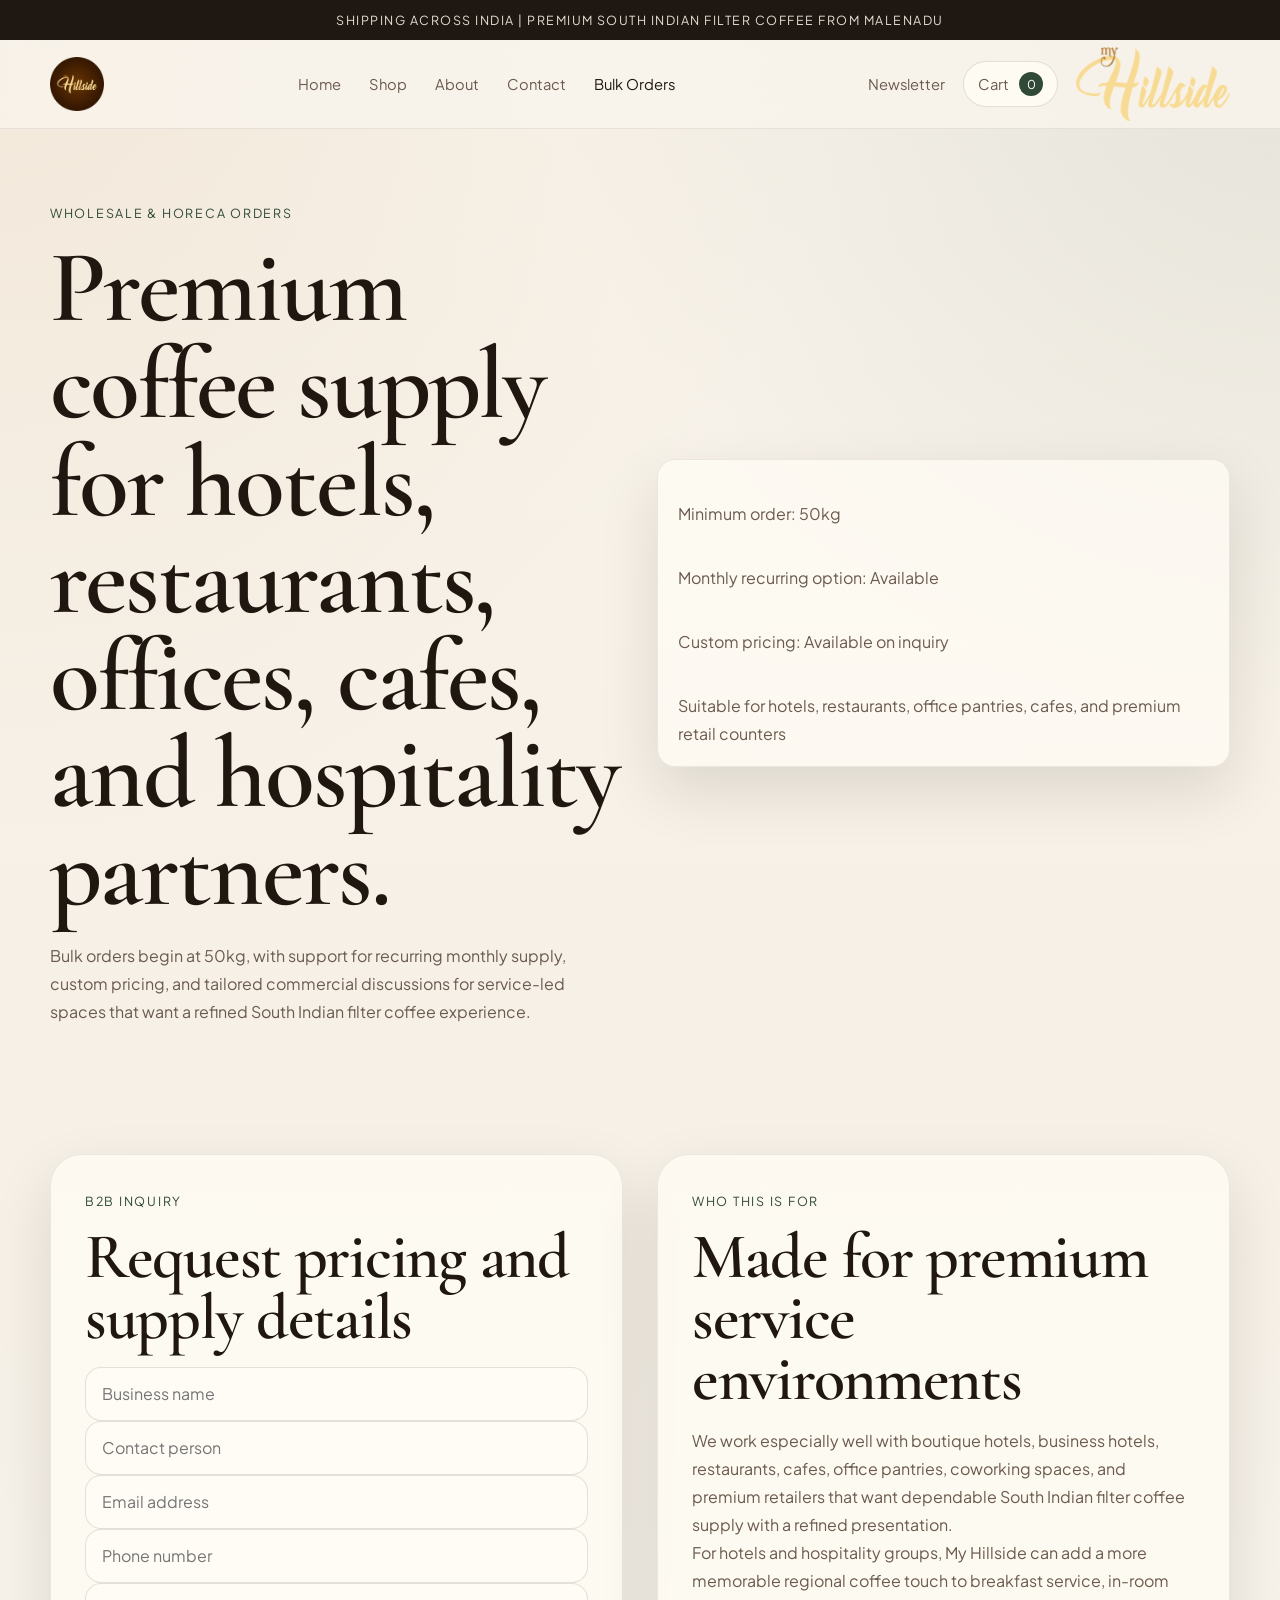
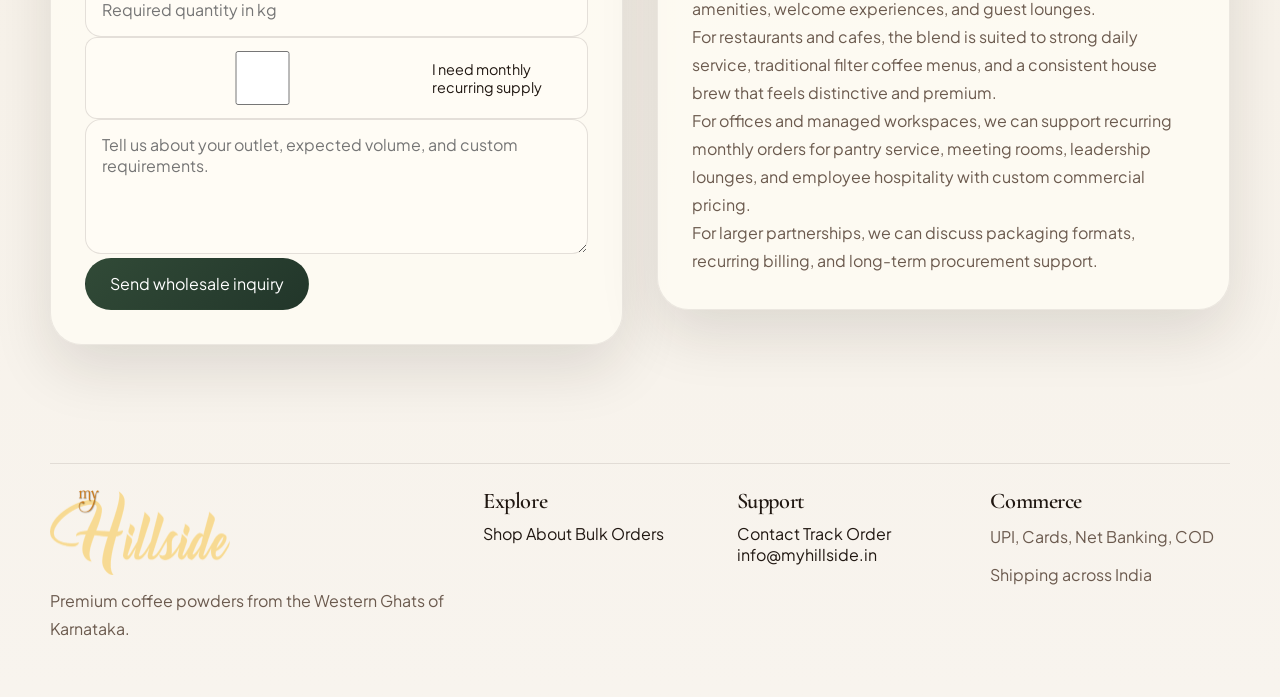
==== bulk-orders.html @ 34b26cf6 "Initial commit — My Hillside live site Includes all HTML pages, CSS, JS, and image assets. Checkout " ====
<!DOCTYPE html>
<html lang="en">
<head>
  <meta charset="UTF-8">
  <meta name="viewport" content="width=device-width, initial-scale=1.0">
  <title>Bulk Orders | My Hillside</title>
  <meta name="description" content="Wholesale and HoReCa coffee supply from My Hillside. Bulk orders start from 50kg with recurring options and custom pricing.">
  <meta property="og:title" content="Bulk Orders | My Hillside">
  <meta property="og:description" content="Wholesale & HoReCa supply for premium Malenadu coffee.">
  <meta property="og:type" content="website">
  <meta property="og:url" content="https://myhillside.in/bulk-orders.html">
  <link rel="canonical" href="https://myhillside.in/bulk-orders.html">
  <link rel="icon" href="assets/images/favicon-mark.png" type="image/png">
  <link rel="preconnect" href="https://fonts.googleapis.com">
  <link rel="preconnect" href="https://fonts.gstatic.com" crossorigin>
  <link rel="stylesheet" href="assets/css/styles.css">
  <script src="assets/js/site-config.js" defer></script>
  <script src="assets/js/products.js" defer></script>
  <script src="assets/js/app.js" defer></script>
</head>
<body data-page="bulk">
  <div class="announcement-bar">Shipping across India | Premium South Indian filter coffee from Malenadu</div>
  <header class="site-header">
    <div class="container header-inner">
      <a class="brand-mark" href="index.html" aria-label="My Hillside home">
        <img src="assets/images/favicon-mark.png" alt="My Hillside emblem" width="54" height="54">
      </a>
      <button class="mobile-nav-toggle" type="button" aria-expanded="false" aria-label="Toggle menu">
        <span></span>
        <span></span>
      </button>
      <nav class="site-nav" data-nav>
        <a href="index.html">Home</a>
        <a href="shop.html">Shop</a>
        <a href="about.html">About</a>
        <a href="contact.html">Contact</a>
        <a class="is-active" href="bulk-orders.html">Bulk Orders</a>
      </nav>
      <div class="header-actions">
        <a class="header-link" href="contact.html#newsletter">Newsletter</a>
        <button class="cart-button" type="button" data-open-cart>
          Cart
          <span class="cart-count" data-cart-count>0</span>
        </button>
        <img class="header-wordmark" src="assets/images/brand-typography.png" alt="My Hillside">
      </div>
    </div>
  </header>

  <main>
    <section class="page-hero">
      <div class="container page-hero-grid">
        <div class="reveal">
          <span class="eyebrow">Wholesale &amp; HoReCa Orders</span>
          <h1>Premium coffee supply for hotels, restaurants, offices, cafes, and hospitality partners.</h1>
          <p>Bulk orders begin at 50kg, with support for recurring monthly supply, custom pricing, and tailored commercial discussions for service-led spaces that want a refined South Indian filter coffee experience.</p>
        </div>
        <div class="list-card reveal">
          <p>Minimum order: 50kg</p>
          <p>Monthly recurring option: Available</p>
          <p>Custom pricing: Available on inquiry</p>
          <p>Suitable for hotels, restaurants, office pantries, cafes, and premium retail counters</p>
        </div>
      </div>
    </section>

    <section class="section-space">
      <div class="container form-layout">
        <div class="form-card reveal">
          <span class="eyebrow">B2B inquiry</span>
          <h2>Request pricing and supply details</h2>
          <form data-form-type="bulk">
            <input name="businessName" type="text" placeholder="Business name" required>
            <input name="contactName" type="text" placeholder="Contact person" required>
            <input name="email" type="email" placeholder="Email address" required>
            <input name="phone" type="tel" placeholder="Phone number" required>
            <input name="quantity" type="number" min="50" placeholder="Required quantity in kg" required>
            <label class="checkbox-label"><input name="recurring" type="checkbox"> I need monthly recurring supply</label>
            <textarea name="message" rows="5" placeholder="Tell us about your outlet, expected volume, and custom requirements." required></textarea>
            <button class="button button-primary" type="submit">Send wholesale inquiry</button>
          </form>
        </div>
        <div class="form-card reveal">
          <span class="eyebrow">Who this is for</span>
          <h2>Made for premium service environments</h2>
          <p>We work especially well with boutique hotels, business hotels, restaurants, cafes, office pantries, coworking spaces, and premium retailers that want dependable South Indian filter coffee supply with a refined presentation.</p>
          <p>For hotels and hospitality groups, My Hillside can add a more memorable regional coffee touch to breakfast service, in-room amenities, welcome experiences, and guest lounges.</p>
          <p>For restaurants and cafes, the blend is suited to strong daily service, traditional filter coffee menus, and a consistent house brew that feels distinctive and premium.</p>
          <p>For offices and managed workspaces, we can support recurring monthly orders for pantry service, meeting rooms, leadership lounges, and employee hospitality with custom commercial pricing.</p>
          <p>For larger partnerships, we can discuss packaging formats, recurring billing, and long-term procurement support.</p>
        </div>
      </div>
    </section>
  </main>

  <footer class="site-footer">
    <div class="container footer-grid">
      <div>
        <img class="footer-wordmark" src="assets/images/brand-typography.png" alt="My Hillside">
        <p>Premium coffee powders from the Western Ghats of Karnataka.</p>
      </div>
      <div>
        <h3>Explore</h3>
        <a href="shop.html">Shop</a>
        <a href="about.html">About</a>
        <a href="bulk-orders.html">Bulk Orders</a>
      </div>
      <div>
        <h3>Support</h3>
        <a href="contact.html">Contact</a>
        <a href="contact.html#tracking">Track Order</a>
        <a href="mailto:info@myhillside.in">info@myhillside.in</a>
      </div>
      <div>
        <h3>Commerce</h3>
        <p>UPI, Cards, Net Banking, COD</p>
        <p>Shipping across India</p>
      </div>
    </div>
  </footer>

  <div class="cart-drawer" data-cart-drawer aria-hidden="true">
    <div class="cart-backdrop" data-close-cart></div>
    <aside class="cart-panel">
      <button class="cart-close" type="button" data-close-cart aria-label="Close cart">+</button>
      <div class="cart-panel-header">
        <span class="eyebrow">Your selections</span>
        <h2>Shopping cart</h2>
      </div>
      <div class="cart-items" data-cart-items></div>
      <div class="cart-summary">
        <div><span>Subtotal</span><strong data-cart-subtotal>₹0</strong></div>
        <div><span>Shipping</span><strong data-cart-shipping>Calculated at checkout</strong></div>
        <div><span>Total</span><strong data-cart-total>₹0</strong></div>
      </div>
      <button class="button button-primary button-block" type="button" data-open-checkout>Proceed to Checkout</button>
    </aside>
  </div>

  <div class="checkout-modal" data-checkout-modal aria-hidden="true">
    <div class="checkout-backdrop" data-close-checkout></div>
    <section class="checkout-panel">
      <button class="cart-close" type="button" data-close-checkout aria-label="Close checkout">+</button>
      <span class="eyebrow">Secure checkout</span>
      <h2>Complete your order</h2>
      <form class="checkout-form" data-checkout-form>
        <input name="name" type="text" placeholder="Full name" required>
        <input name="phone" type="tel" placeholder="Phone number" required>
        <input name="email" type="email" placeholder="Email address" required>
        <textarea name="address" placeholder="Delivery address" rows="4" required></textarea>
        <div class="field-row">
          <input name="city" type="text" placeholder="City" required>
          <input name="pincode" type="text" placeholder="PIN code" required>
        </div>
        <div class="payment-options">
          <label><input type="radio" name="paymentMethod" value="upi" checked> UPI</label>
          <label><input type="radio" name="paymentMethod" value="card"> Debit/Credit Card</label>
          <label><input type="radio" name="paymentMethod" value="netbanking"> Net Banking</label>
          <label><input type="radio" name="paymentMethod" value="cod"> Cash on Delivery</label>
        </div>
        <button class="button button-primary button-block" type="submit">Pay Securely</button>
        <p class="form-note">Razorpay-style checkout is ready to activate once you add your live key in <code>assets/js/site-config.js</code>.</p>
      </form>
      <div class="checkout-success" data-checkout-success hidden>
        <h3>Order placed successfully.</h3>
        <p data-checkout-message></p>
        <a class="button button-secondary" href="contact.html#tracking">Track your order</a>
      </div>
    </section>
  </div>

  <a class="whatsapp-fab is-hidden" data-whatsapp-link href="#" target="_blank" rel="noopener">WhatsApp</a>
</body>
</html>
---- assets/css/styles.css ----
@import url("https://fonts.googleapis.com/css2?family=Cormorant+Garamond:wght@500;600;700&family=Plus+Jakarta+Sans:wght@400;500;600;700&display=swap");

:root {
  --bg: #f5efe6;
  --surface: #fbf8f2;
  --surface-strong: #f1e3d0;
  --card: rgba(255, 252, 245, 0.76);
  --ink: #201711;
  --muted: #6b5a4e;
  --line: rgba(32, 23, 17, 0.12);
  --coffee: #4d3121;
  --coffee-deep: #1f1711;
  --forest: #314a37;
  --gold: #c19153;
  --shadow: 0 24px 60px rgba(31, 23, 17, 0.12);
  --radius-xl: 32px;
  --radius-lg: 24px;
  --radius-md: 18px;
  --container: min(1180px, calc(100vw - 32px));
}

*,
*::before,
*::after {
  box-sizing: border-box;
}

html {
  scroll-behavior: smooth;
}

body {
  margin: 0;
  font-family: "Plus Jakarta Sans", sans-serif;
  color: var(--ink);
  background:
    radial-gradient(circle at top left, rgba(193, 145, 83, 0.12), transparent 32%),
    radial-gradient(circle at top right, rgba(49, 74, 55, 0.1), transparent 28%),
    linear-gradient(180deg, #f9f4ec 0%, #f6f0e6 45%, #f8f4ee 100%);
}

img {
  display: block;
  max-width: 100%;
}

a {
  color: inherit;
  text-decoration: none;
}

button,
input,
textarea {
  font: inherit;
}

.container {
  width: var(--container);
  margin: 0 auto;
}

.section-space {
  padding: 88px 0;
}

.announcement-bar {
  padding: 12px 16px;
  background: var(--coffee-deep);
  color: rgba(255, 248, 238, 0.88);
  text-align: center;
  font-size: 0.78rem;
  letter-spacing: 0.12em;
  text-transform: uppercase;
}

.site-header {
  position: sticky;
  top: 0;
  z-index: 30;
  backdrop-filter: blur(16px);
  background: rgba(249, 244, 236, 0.86);
  border-bottom: 1px solid rgba(32, 23, 17, 0.08);
}

.header-inner {
  display: grid;
  grid-template-columns: auto 1fr auto;
  align-items: center;
  gap: 20px;
  min-height: 88px;
}

.brand-mark img {
  width: 54px;
  height: 54px;
  object-fit: contain;
}

.brand-mark-home img {
  width: clamp(116px, 12vw, 168px);
  height: auto;
}

.header-wordmark {
  width: clamp(116px, 12vw, 168px);
  height: auto;
  object-fit: contain;
}

.site-nav {
  display: flex;
  justify-content: center;
  gap: 28px;
}

.site-nav a,
.header-link,
.cart-button {
  font-size: 0.92rem;
  color: var(--muted);
  transition: color 180ms ease;
}

.site-nav a:hover,
.site-nav a.is-active,
.header-link:hover,
.cart-button:hover {
  color: var(--ink);
}

.header-actions {
  display: flex;
  align-items: center;
  justify-content: flex-end;
  gap: 18px;
}

.cart-button {
  display: inline-flex;
  align-items: center;
  gap: 10px;
  padding: 10px 14px;
  border-radius: 999px;
  border: 1px solid var(--line);
  background: rgba(255, 252, 245, 0.75);
  cursor: pointer;
}

.cart-count {
  display: inline-grid;
  place-items: center;
  min-width: 24px;
  height: 24px;
  padding: 0 7px;
  border-radius: 999px;
  background: var(--forest);
  color: #fff;
  font-size: 0.76rem;
}

.mobile-nav-toggle {
  display: none;
  justify-self: end;
  width: 48px;
  height: 48px;
  padding: 0;
  border: 1px solid var(--line);
  border-radius: 999px;
  background: rgba(255, 252, 245, 0.76);
}

.mobile-nav-toggle span {
  display: block;
  width: 18px;
  height: 2px;
  margin: 6px auto;
  background: var(--ink);
}

.eyebrow {
  display: inline-block;
  margin-bottom: 18px;
  color: var(--forest);
  letter-spacing: 0.14em;
  font-size: 0.78rem;
  text-transform: uppercase;
}

h1,
h2,
h3 {
  margin: 0;
  font-family: "Cormorant Garamond", serif;
  font-weight: 600;
  line-height: 0.95;
  letter-spacing: -0.02em;
}

h1 {
  font-size: clamp(3rem, 8vw, 6.4rem);
}

h2 {
  font-size: clamp(2.25rem, 5vw, 4rem);
}

h3 {
  font-size: clamp(1.35rem, 3vw, 2rem);
}

p {
  margin: 0;
  color: var(--muted);
  line-height: 1.75;
}

.lead {
  margin-top: 22px;
  font-size: 1.12rem;
  color: var(--coffee);
}

.hero-body,
.page-hero p {
  margin-top: 22px;
  max-width: 580px;
}

.hero-section {
  padding: 72px 0 100px;
}

.hero-grid,
.page-hero-grid,
.split-feature,
.teaser-grid,
.lifestyle-grid,
.story-band-grid,
.form-layout,
.two-column-panel {
  display: grid;
  gap: 34px;
}

.hero-grid {
  grid-template-columns: 1.06fr 0.94fr;
  align-items: center;
}

.hero-actions,
.section-cta {
  display: flex;
  flex-wrap: wrap;
  gap: 14px;
  margin-top: 34px;
}

.button {
  display: inline-flex;
  align-items: center;
  justify-content: center;
  min-height: 52px;
  padding: 0 24px;
  border: 1px solid transparent;
  border-radius: 999px;
  cursor: pointer;
  transition: transform 180ms ease, box-shadow 180ms ease, background 180ms ease, color 180ms ease;
}

.button:hover {
  transform: translateY(-2px);
  box-shadow: 0 18px 30px rgba(31, 23, 17, 0.14);
}

.button-primary {
  background: linear-gradient(135deg, var(--forest), #22362a);
  color: #fff;
}

.button-secondary {
  background: rgba(255, 252, 245, 0.72);
  border-color: var(--line);
  color: var(--ink);
}

.button-block {
  width: 100%;
}

.hero-metrics {
  display: grid;
  grid-template-columns: repeat(3, minmax(0, 1fr));
  gap: 16px;
  margin-top: 40px;
}

.hero-metrics div,
.hero-card,
.list-card,
.contact-cards article {
  padding: 18px 20px;
  border: 1px solid rgba(32, 23, 17, 0.08);
  border-radius: var(--radius-md);
  background: rgba(255, 252, 245, 0.72);
  box-shadow: var(--shadow);
}

.hero-metrics span,
.hero-card p,
.contact-cards span {
  display: block;
  color: var(--muted);
  font-size: 0.84rem;
}

.hero-metrics strong,
.hero-card strong,
.contact-cards strong,
.contact-cards a {
  display: block;
  margin-top: 8px;
  color: var(--ink);
  font-weight: 600;
}

.hero-art {
  position: relative;
  min-height: 580px;
  border-radius: 42px;
  background:
    radial-gradient(circle at 30% 18%, rgba(193, 145, 83, 0.22), transparent 28%),
    radial-gradient(circle at 72% 66%, rgba(49, 74, 55, 0.18), transparent 26%),
    linear-gradient(145deg, #ead9c3 0%, #f7f0e6 46%, #e9dece 100%);
  overflow: hidden;
}

.hero-art::before {
  content: "";
  position: absolute;
  inset: 18px;
  border-radius: 34px;
  border: 1px solid rgba(255, 255, 255, 0.5);
}

.hero-pack {
  position: absolute;
  right: -20px;
  bottom: 0;
  width: min(620px, 100%);
  filter: drop-shadow(0 30px 40px rgba(31, 23, 17, 0.18));
}

.hero-card {
  position: absolute;
  max-width: 240px;
}

.hero-card-dark {
  top: 40px;
  left: 32px;
  background: rgba(31, 23, 17, 0.9);
  color: rgba(255, 248, 238, 0.78);
}

.hero-card-dark strong,
.hero-card-dark p {
  color: inherit;
}

.hero-card-light {
  right: 36px;
  bottom: 56px;
}

.story-band {
  padding: 34px 0;
}

.story-band-grid {
  grid-template-columns: 0.85fr 1.15fr;
  align-items: end;
  padding: 34px;
  border-radius: var(--radius-xl);
  background: linear-gradient(135deg, rgba(49, 74, 55, 0.1), rgba(193, 145, 83, 0.12));
  border: 1px solid rgba(32, 23, 17, 0.08);
}

.split-feature,
.two-column-panel,
.teaser-grid {
  grid-template-columns: repeat(2, minmax(0, 1fr));
  align-items: center;
}

.image-panel img,
.process-card img {
  width: 100%;
  height: 100%;
  object-fit: cover;
}

.image-panel {
  min-height: 540px;
  overflow: hidden;
  border-radius: var(--radius-xl);
  box-shadow: var(--shadow);
}

.copy-panel,
.newsletter-card,
.timeline-item,
.form-card {
  padding: 34px;
  border-radius: var(--radius-xl);
  background: rgba(255, 252, 245, 0.74);
  border: 1px solid rgba(32, 23, 17, 0.08);
  box-shadow: var(--shadow);
}

.value-grid {
  display: grid;
  grid-template-columns: repeat(2, minmax(0, 1fr));
  gap: 18px;
  margin-top: 28px;
}

.value-grid article {
  padding: 20px;
  border-radius: var(--radius-md);
  background: rgba(245, 239, 230, 0.8);
}

.value-grid strong {
  display: block;
  margin-bottom: 10px;
}

.section-heading {
  max-width: 700px;
}

.section-heading p {
  margin-top: 18px;
}

.process-grid {
  display: grid;
  grid-template-columns: repeat(2, minmax(0, 1fr));
  gap: 24px;
  margin-top: 36px;
}

.process-card {
  display: grid;
  grid-template-columns: 180px 1fr;
  gap: 20px;
  align-items: center;
  overflow: hidden;
  min-height: 220px;
  padding: 18px;
  border-radius: var(--radius-xl);
  border: 1px solid rgba(32, 23, 17, 0.08);
  background: rgba(255, 252, 245, 0.76);
  box-shadow: var(--shadow);
}

.process-card img {
  border-radius: var(--radius-lg);
  min-height: 184px;
}

.process-card span,
.timeline-item span {
  display: inline-block;
  margin-bottom: 10px;
  color: var(--gold);
  font-size: 0.9rem;
  font-weight: 700;
  letter-spacing: 0.08em;
}

.featured-shop {
  background: linear-gradient(180deg, rgba(49, 74, 55, 0.04), transparent);
}

.product-grid {
  display: grid;
  grid-template-columns: repeat(4, minmax(0, 1fr));
  gap: 22px;
  margin-top: 34px;
}

.product-card {
  display: flex;
  flex-direction: column;
  min-height: 100%;
  padding: 18px;
  border-radius: 30px;
  background: rgba(255, 252, 245, 0.78);
  border: 1px solid rgba(32, 23, 17, 0.08);
  box-shadow: var(--shadow);
  transition: transform 220ms ease, box-shadow 220ms ease;
}

.product-card:hover {
  transform: translateY(-6px);
  box-shadow: 0 26px 50px rgba(31, 23, 17, 0.16);
}

.product-image-wrap {
  display: grid;
  place-items: center;
  min-height: 260px;
  padding: 20px;
  border-radius: 24px;
  background:
    radial-gradient(circle at 50% 12%, rgba(255, 248, 238, 0.88), transparent 36%),
    linear-gradient(180deg, rgba(244, 236, 223, 0.96), rgba(229, 214, 194, 0.88));
}

.product-image-wrap img {
  max-height: 252px;
  object-fit: contain;
  object-position: center;
  filter: drop-shadow(0 24px 28px rgba(31, 23, 17, 0.18));
  transition: transform 220ms ease;
}

.product-card:hover .product-image-wrap img {
  transform: scale(1.04);
}

.product-meta {
  display: flex;
  align-items: center;
  justify-content: space-between;
  gap: 12px;
  margin-top: 20px;
}

.product-meta span {
  display: inline-flex;
  align-items: center;
  justify-content: center;
  height: 30px;
  padding: 0 12px;
  border-radius: 999px;
  background: rgba(49, 74, 55, 0.1);
  color: var(--forest);
  font-size: 0.75rem;
  letter-spacing: 0.08em;
  text-transform: uppercase;
}

.product-card h3 {
  margin-top: 16px;
  font-size: 2rem;
}

.product-card p {
  margin-top: 10px;
}

.product-footer {
  display: flex;
  align-items: center;
  justify-content: space-between;
  gap: 16px;
  margin-top: auto;
  padding-top: 24px;
}

.product-price {
  display: block;
  color: var(--ink);
  font-size: 1.2rem;
  font-weight: 700;
}

.product-note {
  display: block;
  color: var(--muted);
  font-size: 0.82rem;
}

.page-hero {
  padding: 72px 0 40px;
}

.page-hero-shop {
  padding-bottom: 20px;
}

.page-hero-grid {
  grid-template-columns: repeat(2, minmax(0, 1fr));
  align-items: center;
}

.page-hero-stats,
.contact-cards,
.timeline-grid {
  display: grid;
  gap: 18px;
}

.page-hero-stats div {
  padding: 20px;
  border-radius: var(--radius-md);
  background: rgba(255, 252, 245, 0.78);
  border: 1px solid rgba(32, 23, 17, 0.08);
  box-shadow: var(--shadow);
}

.page-hero-stats strong {
  display: block;
  color: var(--ink);
  font-size: 1.1rem;
}

.page-hero-stats span {
  display: block;
  margin-top: 6px;
  color: var(--muted);
}

.filter-bar {
  display: flex;
  flex-wrap: wrap;
  gap: 12px;
}

.filter-button {
  min-height: 44px;
  padding: 0 18px;
  border: 1px solid var(--line);
  border-radius: 999px;
  background: rgba(255, 252, 245, 0.74);
  color: var(--muted);
  cursor: pointer;
}

.filter-button.is-active {
  background: var(--coffee-deep);
  color: #fff;
}

.list-card {
  display: grid;
  gap: 14px;
}

.lifestyle-panel {
  padding-top: 24px;
}

.lifestyle-grid,
.newsletter-card,
.teaser-grid {
  padding: 34px;
  border-radius: var(--radius-xl);
  background: linear-gradient(135deg, rgba(31, 23, 17, 0.96), rgba(64, 43, 30, 0.96));
  color: rgba(255, 248, 238, 0.86);
}

.lifestyle-grid p,
.newsletter-card p,
.teaser-grid p {
  color: rgba(255, 248, 238, 0.7);
}

.lifestyle-points,
.footer-grid,
.newsletter-form {
  display: grid;
  gap: 14px;
}

.newsletter-card {
  grid-template-columns: 1.2fr 0.8fr;
  align-items: center;
}

.newsletter-form {
  grid-template-columns: 1fr auto;
}

.newsletter-form input,
.checkout-form input,
.checkout-form textarea,
.form-card input,
.form-card textarea {
  width: 100%;
  min-height: 54px;
  padding: 14px 16px;
  border: 1px solid rgba(32, 23, 17, 0.12);
  border-radius: 16px;
  background: rgba(255, 252, 245, 0.95);
  color: var(--ink);
}

.form-layout {
  grid-template-columns: repeat(2, minmax(0, 1fr));
  align-items: start;
}

.field-row {
  display: grid;
  grid-template-columns: repeat(2, minmax(0, 1fr));
  gap: 14px;
}

.payment-options {
  display: grid;
  grid-template-columns: repeat(2, minmax(0, 1fr));
  gap: 12px;
  margin-bottom: 12px;
}

.payment-options label,
.checkbox-label {
  display: flex;
  align-items: center;
  gap: 8px;
  padding: 10px 14px;
  border: 1.5px solid var(--line);
  border-radius: 12px;
  background: rgba(255, 252, 245, 0.95);
  color: var(--ink);
  cursor: pointer;
  font-size: 0.9rem;
  transition: border-color 160ms ease, background 160ms ease;
}

.payment-options label:has(input:checked) {
  border-color: var(--forest);
  background: rgba(49, 74, 55, 0.07);
  color: var(--forest);
}

.payment-options input[type="radio"] {
  accent-color: var(--forest);
  flex-shrink: 0;
  width: 16px;
  height: 16px;
}

.form-note {
  font-size: 0.85rem;
}

.tracking-result {
  margin-top: 20px;
  padding: 18px;
  border-radius: 16px;
  background: rgba(245, 239, 230, 0.85);
  color: var(--muted);
}

.timeline-grid {
  grid-template-columns: repeat(3, minmax(0, 1fr));
}

.timeline-item h2,
.form-card h2 {
  margin-bottom: 18px;
}

.site-footer {
  padding: 30px 0 44px;
}

.footer-grid {
  grid-template-columns: 1.4fr 0.8fr 0.8fr 0.8fr;
  padding-top: 26px;
  border-top: 1px solid rgba(32, 23, 17, 0.1);
}

.footer-grid h3 {
  margin-bottom: 12px;
  font-size: 1.4rem;
}

.footer-grid a,
.footer-grid p {
  margin-bottom: 10px;
}

.footer-wordmark {
  width: 180px;
  margin-bottom: 12px;
}

.cart-drawer,
.checkout-modal {
  position: fixed;
  inset: 0;
  z-index: 60;
  pointer-events: none;
  opacity: 0;
  transition: opacity 220ms ease;
}

.cart-drawer.is-open,
.checkout-modal.is-open {
  opacity: 1;
  pointer-events: auto;
}

.cart-backdrop,
.checkout-backdrop {
  position: absolute;
  inset: 0;
  background: rgba(31, 23, 17, 0.42);
}

.cart-panel,
.checkout-panel {
  position: absolute;
  right: 0;
  top: 0;
  height: 100%;
  width: min(540px, 100%);
  padding: 26px;
  background: #fffaf3;
  transform: translateX(100%);
  transition: transform 240ms ease;
  overflow-y: auto;
}

.checkout-panel {
  width: min(620px, 100%);
  padding-top: 64px;
}

.cart-drawer.is-open .cart-panel,
.checkout-modal.is-open .checkout-panel {
  transform: translateX(0);
}

.cart-close {
  position: absolute;
  top: 14px;
  right: 14px;
  width: 36px;
  height: 36px;
  border: 1px solid var(--line);
  border-radius: 999px;
  background: rgba(255, 252, 245, 0.9);
  color: var(--ink);
  font-size: 1.25rem;
  line-height: 1;
  transform: rotate(45deg);
  cursor: pointer;
  display: flex;
  align-items: center;
  justify-content: center;
}

.cart-panel-header {
  padding-top: 40px;
}

.cart-items {
  display: grid;
  gap: 14px;
  margin-top: 24px;
}

.cart-item {
  display: grid;
  grid-template-columns: 72px 1fr auto;
  gap: 14px;
  align-items: center;
  padding: 12px;
  border: 1px solid var(--line);
  border-radius: 18px;
  background: rgba(245, 239, 230, 0.54);
}

.cart-item img {
  width: 72px;
  height: 72px;
  object-fit: contain;
  border-radius: 14px;
  background: rgba(255, 252, 245, 0.72);
}

.cart-item strong,
.cart-summary strong {
  color: var(--ink);
}

.cart-item button {
  padding: 8px 10px;
  border: 0;
  border-radius: 999px;
  background: rgba(49, 74, 55, 0.1);
  color: var(--forest);
  cursor: pointer;
}

.cart-summary {
  display: grid;
  gap: 10px;
  padding: 20px 0;
}

.cart-summary div {
  display: flex;
  align-items: center;
  justify-content: space-between;
}

.checkout-form {
  display: grid;
  gap: 14px;
  margin-top: 24px;
}

.checkout-success {
  margin-top: 26px;
  padding: 22px;
  border-radius: 18px;
  background: rgba(49, 74, 55, 0.1);
}

.whatsapp-fab {
  position: fixed;
  right: 18px;
  bottom: 18px;
  z-index: 35;
  display: inline-flex;
  align-items: center;
  justify-content: center;
  min-height: 52px;
  padding: 0 20px;
  border-radius: 999px;
  background: #1f9d55;
  color: #fff;
  box-shadow: 0 18px 34px rgba(31, 157, 85, 0.3);
}

.is-hidden {
  display: none !important;
}

.sr-only {
  position: absolute;
  width: 1px;
  height: 1px;
  padding: 0;
  margin: -1px;
  overflow: hidden;
  clip: rect(0, 0, 0, 0);
  white-space: nowrap;
  border: 0;
}

.reveal {
  opacity: 0;
  transform: translateY(22px);
  transition: opacity 600ms ease, transform 600ms ease;
}

.reveal.is-visible {
  opacity: 1;
  transform: translateY(0);
}

@media (max-width: 1100px) {
  .hero-grid,
  .split-feature,
  .process-grid,
  .story-band-grid,
  .page-hero-grid,
  .form-layout,
  .timeline-grid,
  .product-grid,
  .footer-grid,
  .two-column-panel {
    grid-template-columns: repeat(2, minmax(0, 1fr));
  }

  .product-grid {
    grid-template-columns: repeat(2, minmax(0, 1fr));
  }
}

@media (max-width: 860px) {
  .header-inner {
    grid-template-columns: auto auto 1fr;
  }

  .mobile-nav-toggle {
    display: inline-block;
  }

  .site-nav {
    position: absolute;
    left: 16px;
    right: 16px;
    top: calc(100% + 8px);
    display: none;
    flex-direction: column;
    padding: 20px;
    border-radius: 24px;
    background: rgba(255, 252, 245, 0.98);
    border: 1px solid rgba(32, 23, 17, 0.08);
    box-shadow: var(--shadow);
  }

  .site-nav.is-open {
    display: flex;
  }

  .header-actions {
    gap: 10px;
  }

  .header-wordmark {
    width: 132px;
  }

  .header-link {
    display: none;
  }

  .hero-grid,
  .split-feature,
  .story-band-grid,
  .page-hero-grid,
  .teaser-grid,
  .lifestyle-grid,
  .newsletter-card,
  .form-layout,
  .timeline-grid,
  .footer-grid,
  .two-column-panel,
  .value-grid,
  .hero-metrics,
  .process-grid,
  .payment-options,
  .field-row {
    grid-template-columns: 1fr;
  }

  .hero-art {
    min-height: 480px;
  }

  .hero-card {
    max-width: 200px;
  }

  .process-card {
    grid-template-columns: 1fr;
  }

  .process-card img {
    min-height: 220px;
  }
}

@media (max-width: 640px) {
  .cart-panel,
  .checkout-panel {
    width: 100%;
    padding: 16px;
    padding-top: 58px;
  }

  .checkout-form input,
  .checkout-form textarea {
    font-size: 16px; /* prevent iOS auto-zoom on focus */
    min-height: 48px;
  }

  .payment-options {
    grid-template-columns: 1fr 1fr;
    gap: 8px;
  }

  .payment-options label {
    padding: 10px 10px;
    font-size: 0.82rem;
  }

  .section-space {
    padding: 68px 0;
  }

  .announcement-bar {
    font-size: 0.68rem;
  }

  .hero-section {
    padding-top: 42px;
  }

  .hero-art {
    min-height: 420px;
  }

  .hero-pack {
    width: calc(100% + 40px);
    right: -22px;
  }

  .hero-card-dark {
    top: 20px;
    left: 18px;
  }

  .hero-card-light {
    right: 20px;
    bottom: 28px;
  }

  .product-grid {
    grid-template-columns: 1fr;
  }

  .newsletter-form {
    grid-template-columns: 1fr;
  }

  .copy-panel,
  .newsletter-card,
  .timeline-item,
  .form-card,
  .lifestyle-grid,
  .teaser-grid,
  .story-band-grid {
    padding: 24px;
  }

  .image-panel {
    min-height: 380px;
  }
}
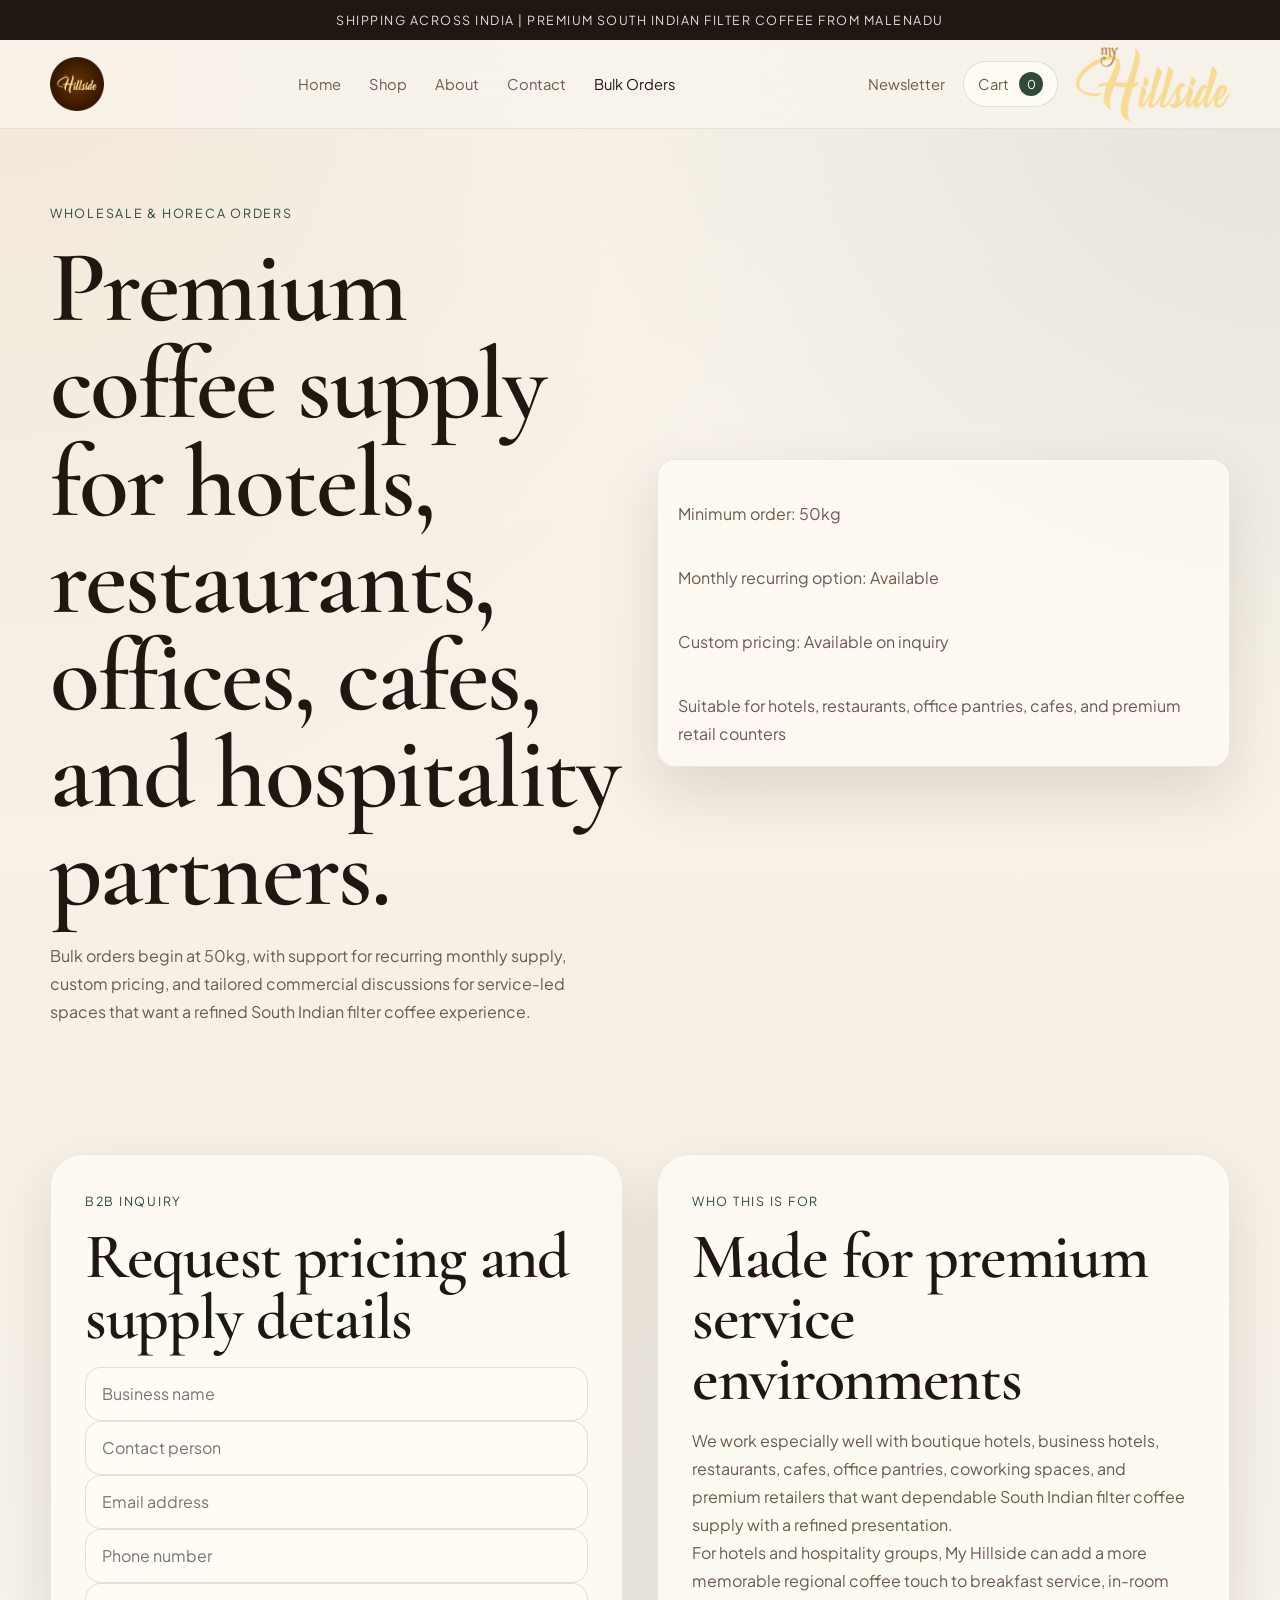
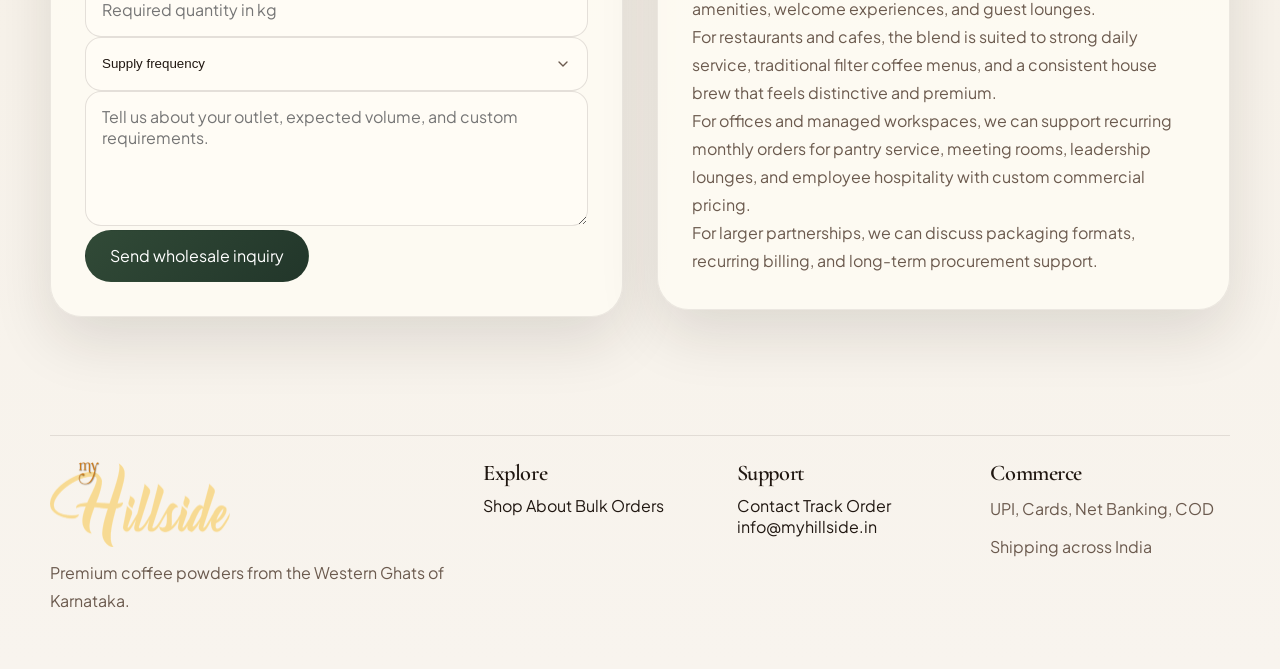
==== commit 1c805622: "fix: replace checkbox with styled select dropdown for supply frequency" ====
--- a/bulk-orders.html
+++ b/bulk-orders.html
@@ -75,7 +75,12 @@
             <input name="email" type="email" placeholder="Email address" required>
             <input name="phone" type="tel" placeholder="Phone number" required>
             <input name="quantity" type="number" min="50" placeholder="Required quantity in kg" required>
-            <label class="checkbox-label"><input name="recurring" type="checkbox"> I need monthly recurring supply</label>
+            <select name="recurring" required>
+              <option value="" disabled selected>Supply frequency</option>
+              <option value="one-time">One-time order</option>
+              <option value="monthly">Monthly recurring supply</option>
+              <option value="quarterly">Quarterly recurring supply</option>
+            </select>
             <textarea name="message" rows="5" placeholder="Tell us about your outlet, expected volume, and custom requirements." required></textarea>
             <button class="button button-primary" type="submit">Send wholesale inquiry</button>
           </form>
--- a/assets/css/styles.css
+++ b/assets/css/styles.css
@@ -686,10 +686,9 @@
 }
 
 .newsletter-form input,
-.checkout-form input,
-.checkout-form textarea,
 .form-card input,
-.form-card textarea {
+.form-card textarea,
+.form-card select {
   width: 100%;
   min-height: 54px;
   padding: 14px 16px;
@@ -697,6 +696,39 @@
   border-radius: 16px;
   background: rgba(255, 252, 245, 0.95);
   color: var(--ink);
+  appearance: none;
+  -webkit-appearance: none;
+}
+
+.form-card select {
+  background-image: url("data:image/svg+xml,%3Csvg xmlns='http://www.w3.org/2000/svg' width='16' height='16' viewBox='0 0 24 24' fill='none' stroke='%236b5a4e' stroke-width='2' stroke-linecap='round' stroke-linejoin='round'%3E%3Cpolyline points='6 9 12 15 18 9'%3E%3C/polyline%3E%3C/svg%3E");
+  background-repeat: no-repeat;
+  background-position: right 16px center;
+  padding-right: 44px;
+  cursor: pointer;
+}
+
+.form-card select option[value=""] {
+  color: var(--muted);
+}
+
+.checkout-form input,
+.checkout-form textarea {
+  width: 100%;
+  min-height: 46px;
+  padding: 11px 14px;
+  border: 1px solid rgba(32, 23, 17, 0.14);
+  border-radius: 10px;
+  background: rgba(255, 252, 245, 0.95);
+  color: var(--ink);
+  font-size: 0.92rem;
+  transition: border-color 160ms ease;
+}
+
+.checkout-form input:focus,
+.checkout-form textarea:focus {
+  outline: none;
+  border-color: var(--forest);
 }
 
 .form-layout {
@@ -712,23 +744,27 @@
 
 .payment-options {
   display: grid;
-  grid-template-columns: repeat(2, minmax(0, 1fr));
-  gap: 12px;
-  margin-bottom: 12px;
+  grid-template-columns: repeat(4, minmax(0, 1fr));
+  gap: 8px;
+  margin-bottom: 4px;
 }
 
 .payment-options label,
 .checkbox-label {
   display: flex;
-  align-items: center;
-  gap: 8px;
-  padding: 10px 14px;
+  flex-direction: column;
+  align-items: center;
+  justify-content: center;
+  gap: 6px;
+  padding: 10px 6px;
   border: 1.5px solid var(--line);
   border-radius: 12px;
   background: rgba(255, 252, 245, 0.95);
   color: var(--ink);
   cursor: pointer;
-  font-size: 0.9rem;
+  font-size: 0.78rem;
+  text-align: center;
+  line-height: 1.2;
   transition: border-color 160ms ease, background 160ms ease;
 }
 
@@ -819,18 +855,75 @@
   position: absolute;
   right: 0;
   top: 0;
-  height: 100%;
+  height: 100vh;
+  height: 100dvh;
   width: min(540px, 100%);
   padding: 26px;
   background: #fffaf3;
   transform: translateX(100%);
   transition: transform 240ms ease;
   overflow-y: auto;
+  -webkit-overflow-scrolling: touch;
 }
 
 .checkout-panel {
-  width: min(620px, 100%);
-  padding-top: 64px;
+  width: min(560px, 100%);
+  padding: 0;
+  display: flex;
+  flex-direction: column;
+}
+
+.checkout-header {
+  display: flex;
+  align-items: center;
+  justify-content: space-between;
+  gap: 12px;
+  padding: 20px 24px 16px;
+  border-bottom: 1px solid var(--line);
+  position: sticky;
+  top: 0;
+  background: #fffaf3;
+  z-index: 2;
+  flex-shrink: 0;
+}
+
+.checkout-title {
+  font-size: 1.4rem;
+  margin: 3px 0 0;
+  line-height: 1.1;
+}
+
+.checkout-close-btn {
+  position: static !important;
+  flex-shrink: 0;
+}
+
+.checkout-form {
+  display: grid;
+  gap: 0;
+  padding: 0 24px 32px;
+  flex: 1;
+}
+
+.checkout-section {
+  display: grid;
+  gap: 8px;
+  padding: 18px 0;
+  border-bottom: 1px solid rgba(32, 23, 17, 0.07);
+}
+
+.checkout-section:last-of-type {
+  border-bottom: none;
+  padding-bottom: 12px;
+}
+
+.checkout-section-label {
+  margin: 0 0 2px;
+  font-size: 0.7rem;
+  font-weight: 700;
+  letter-spacing: 0.1em;
+  text-transform: uppercase;
+  color: var(--muted);
 }
 
 .cart-drawer.is-open .cart-panel,
@@ -914,8 +1007,8 @@
 
 .checkout-form {
   display: grid;
-  gap: 14px;
-  margin-top: 24px;
+  gap: 10px;
+  margin-top: 16px;
 }
 
 .checkout-success {
@@ -1063,27 +1156,52 @@
 }
 
 @media (max-width: 640px) {
-  .cart-panel,
+  .cart-panel {
+    width: 100%;
+    padding: 14px 14px 28px;
+    padding-top: 54px;
+  }
+
   .checkout-panel {
     width: 100%;
-    padding: 16px;
-    padding-top: 58px;
+  }
+
+  .checkout-header {
+    padding: 16px 16px 14px;
+  }
+
+  .checkout-title {
+    font-size: 1.2rem;
+  }
+
+  .checkout-form {
+    padding: 0 16px 28px;
+  }
+
+  .checkout-section {
+    padding: 14px 0;
+    gap: 7px;
   }
 
   .checkout-form input,
   .checkout-form textarea {
-    font-size: 16px; /* prevent iOS auto-zoom on focus */
-    min-height: 48px;
+    font-size: 16px; /* prevent iOS auto-zoom */
+    min-height: 44px;
+    padding: 10px 12px;
   }
 
   .payment-options {
-    grid-template-columns: 1fr 1fr;
-    gap: 8px;
+    grid-template-columns: repeat(2, 1fr);
+    gap: 7px;
   }
 
   .payment-options label {
-    padding: 10px 10px;
-    font-size: 0.82rem;
+    padding: 9px 6px;
+    font-size: 0.75rem;
+  }
+
+  .field-row {
+    gap: 7px;
   }
 
   .section-space {
